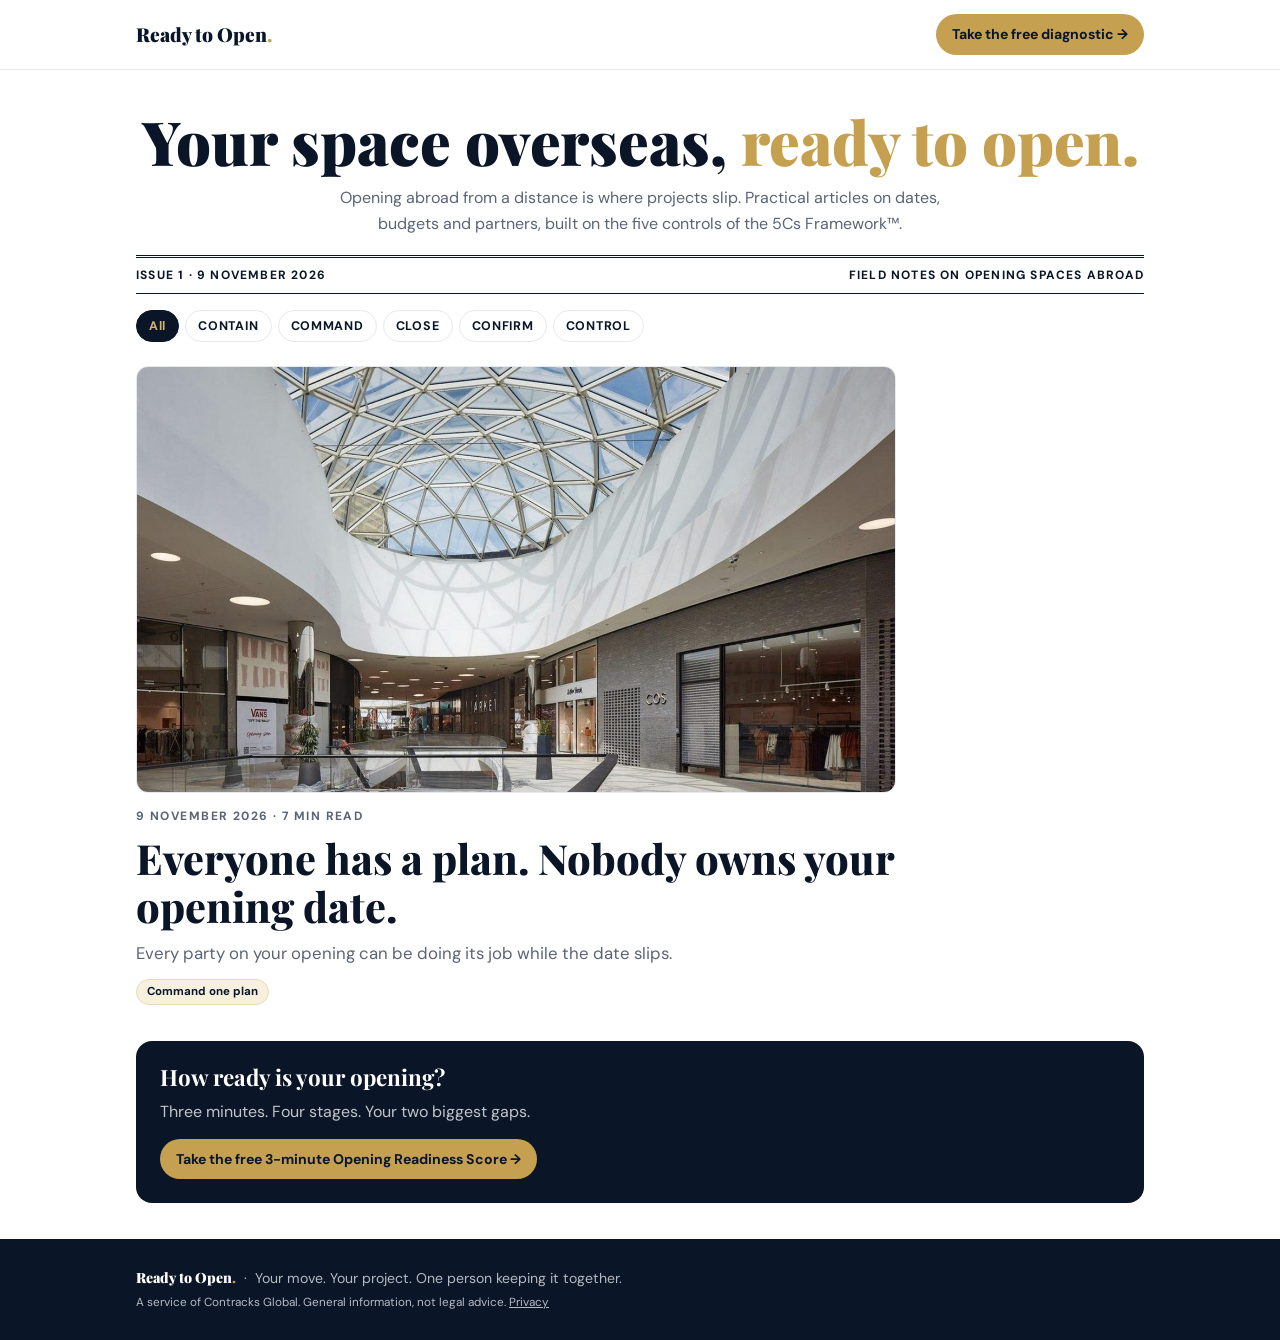
==== articles/index.html @ e0e65f9f "Add articles library, article 1, menu link, sitemap and robots.txt Co-Authored-By: Claude Opus 5.5 <" ====
<!doctype html>
<html lang="en-GB">
<head>
<meta charset="utf-8">
<meta name="viewport" content="width=device-width,initial-scale=1">
<title>Ready to Open — Articles</title>
<meta name="description" content="Practical articles for HQ teams opening an office, shop or showroom in another country: dates, budgets and partners, on the 5Cs Framework™.">
<link rel="canonical" href="https://nextplaces.netlify.app/articles/">
<meta property="og:type" content="website">
<meta property="og:title" content="Ready to Open — Articles">
<meta property="og:description" content="Opening abroad from a distance is where projects slip. Practical articles on the 5Cs Framework™.">
<meta property="og:url" content="https://nextplaces.netlify.app/articles/">
<meta property="og:image" content="https://nextplaces.netlify.app/site-interior.jpeg">
<link rel="preconnect" href="https://fonts.googleapis.com"><link rel="preconnect" href="https://fonts.gstatic.com" crossorigin>
<link href="https://fonts.googleapis.com/css2?family=DM+Sans:wght@400;500;700&family=Playfair+Display:wght@700;800;900&display=swap" rel="stylesheet">
<style>
:root{--navy:#0A1628;--gold:#C5A050;--gold-2:#D4B470;--gold-soft:#F7F0DF;--gold-line:#EADBB4;--muted:#5A6476;--line:#E6E9EF}
*{box-sizing:border-box;margin:0;padding:0}
body{font-family:'DM Sans',system-ui,sans-serif;color:var(--navy);background:#fff;line-height:1.6;-webkit-font-smoothing:antialiased}
.wrap{max-width:1040px;margin:0 auto;padding:0 16px}
h1,h2,h3{font-family:'Playfair Display',Georgia,serif;line-height:1.15}
a{color:inherit}
nav{border-bottom:1px solid var(--line)}
nav .wrap{display:flex;justify-content:space-between;align-items:center;gap:12px;padding-top:14px;padding-bottom:14px;flex-wrap:wrap}
.logo{font-family:'Playfair Display',serif;font-weight:900;font-size:1.2rem;color:var(--navy);text-decoration:none}
.logo span{color:var(--gold)}
.btn{display:inline-block;text-decoration:none;font-weight:700;font-size:.88rem;padding:9px 16px;border-radius:999px;background:var(--gold);color:var(--navy)}
.masthead{text-align:center;padding:36px 0 18px}
.masthead h1{font-size:clamp(2.2rem,7vw,3.8rem);font-weight:900}
.masthead h1 em{font-style:normal;color:var(--gold)}
.masthead p{color:var(--muted);max-width:640px;margin:10px auto 0}
.dateline{display:flex;justify-content:space-between;gap:8px 16px;flex-wrap:wrap;border-top:3px double var(--navy);border-bottom:1px solid var(--navy);padding:8px 0;font-size:.75rem;font-weight:700;letter-spacing:.1em;text-transform:uppercase}
.filters{display:flex;flex-wrap:wrap;gap:6px;margin:16px 0 24px}
.filters button{font:700 .78rem 'DM Sans',sans-serif;letter-spacing:.06em;border:1px solid var(--line);background:#fff;color:var(--navy);border-radius:999px;padding:7px 12px;cursor:pointer}
.filters button.on{background:var(--navy);color:var(--gold-2);border-color:var(--navy)}
.meta{font-size:.75rem;font-weight:700;letter-spacing:.12em;text-transform:uppercase;color:var(--muted)}
.lead{display:block;text-decoration:none;max-width:760px}
.lead img{display:block;width:100%;height:auto;aspect-ratio:16/9;object-fit:cover;border-radius:12px;border:1px solid var(--line);margin-bottom:14px}
.lead h2{font-size:clamp(1.7rem,4.5vw,2.6rem);font-weight:800;margin:8px 0 10px}
.lead:hover h2{color:#8a6d2b}
.lead p{color:var(--muted);font-size:1.05rem}
.tags{display:flex;flex-wrap:wrap;gap:6px;margin-top:12px}
.tags span{font-size:.72rem;font-weight:700;border-radius:999px;padding:3px 10px;background:var(--gold-soft);border:1px solid var(--gold-line)}
.section-head{font-family:'Playfair Display',Georgia,serif;font-weight:800;font-size:1.3rem;border-top:1px solid var(--navy);margin-top:32px;padding-top:12px}
.earlier{display:grid;grid-template-columns:repeat(3,minmax(0,1fr));gap:20px;margin-top:14px}
.issue{display:block;text-decoration:none;border-top:1px solid var(--line);padding-top:12px}
.issue h3{font-size:1.1rem;margin:6px 0}
.issue:hover h3{color:#8a6d2b}
.issue p{color:var(--muted);font-size:.92rem}
.empty{color:var(--muted);padding:20px 0}
.cta{background:var(--navy);color:#fff;border-radius:16px;padding:24px;margin:36px 0}
.cta h2{color:#fff;font-size:1.4rem;margin-bottom:8px}
.cta p{color:rgba(255,255,255,.75);margin-bottom:14px}
footer{background:var(--navy);color:rgba(255,255,255,.7);padding:28px 0;font-size:.88rem}
footer a{color:#fff;text-decoration:none;font-family:'Playfair Display',serif;font-weight:900}
footer a span{color:var(--gold)}
footer small a{font:inherit;color:inherit;text-decoration:underline}
@media(max-width:760px){.earlier{grid-template-columns:minmax(0,1fr)}}
</style>
<script type="application/ld+json">{"@context": "https://schema.org", "@type": "CollectionPage", "name": "Ready to Open — Articles", "url": "https://nextplaces.netlify.app/articles/", "description": "Practical articles for HQ teams opening an office, shop or showroom in another country.", "inLanguage": "en-GB", "publisher": {"@type": "Organization", "name": "Ready to Open", "url": "https://nextplaces.netlify.app/"}}</script>
</head>
<body>
<nav><div class="wrap">
  <a class="logo" href="/">Ready to Open<span>.</span></a>
  <a class="btn" href="/quiz">Take the free diagnostic →</a>
</div></nav>

<div class="wrap">
  <header class="masthead">
    <h1>Your space overseas, <em>ready to open.</em></h1>
    <p>Opening abroad from a distance is where projects slip. Practical articles on dates, budgets and partners, built on the five controls of the 5Cs Framework™.</p>
  </header>
  <div class="dateline"><span id="issueLine"></span><span>Field notes on opening spaces abroad</span></div>
</div>

<main class="wrap">
  <div class="filters" id="filters"></div>
  <div id="front"></div>
  <div id="earlier"></div>

  <div class="cta">
    <h2>How ready is your opening?</h2>
    <p>Three minutes. Four stages. Your two biggest gaps.</p>
    <a class="btn" href="/quiz">Take the free 3-minute Opening Readiness Score →</a>
  </div>
</main>

<footer><div class="wrap">
  <a href="/">Ready to Open<span>.</span></a> &nbsp;·&nbsp; Your move. Your project. One person keeping it together.<br>
  <small>A service of Contracks Global. General information, not legal advice. <a href="/privacy.html">Privacy</a></small>
</div></footer>

<script>
/* One entry per published article, newest first.
   c5 = "CONTAIN" | "COMMAND" | "CLOSE" | "CONFIRM" | "CONTROL" | "ALL" */
var ISSUES = [
  {n:1, slug:"ro-01-opening-date", date:"2026-11-09", c5:"COMMAND", cover:"/site-interior.jpeg",
   title:"Everyone has a plan. Nobody owns your opening date.",
   dek:"Every party on your opening can be doing its job while the date slips.", mins:7}
];
var C5 = ["ALL","CONTAIN","COMMAND","CLOSE","CONFIRM","CONTROL"];
var NAMES = {CONTAIN:"Contain the scope",COMMAND:"Command one plan",CLOSE:"Close every decision",CONFIRM:"Confirm vendor dates",CONTROL:"Control tower cadence"};
var current = "ALL";
function day(a){return new Date(a.date).toLocaleDateString('en-GB',{day:'numeric',month:'long',year:'numeric',timeZone:'UTC'});}
function tags(a){return '<div class="tags"><span>'+(a.c5==="ALL"?"All 5Cs":NAMES[a.c5])+'</span></div>';}
function link(a){return '/articles/'+a.slug+'.html';}
function render(){
  var f = document.getElementById('filters');
  f.innerHTML = C5.map(function(c){
    return '<button class="'+(c===current?'on':'')+'" data-c="'+c+'">'+(c==="ALL"?"All":c)+'</button>';
  }).join('');
  f.querySelectorAll('button').forEach(function(b){b.onclick=function(){current=b.dataset.c;render();};});
  document.getElementById('issueLine').textContent = ISSUES.length ? 'Issue '+ISSUES[0].n+' · '+day(ISSUES[0]) : '';
  var items = ISSUES.filter(function(a){return current==="ALL"||a.c5===current||a.c5==="ALL";});
  var front = document.getElementById('front'), earlier = document.getElementById('earlier');
  if(!items.length){
    front.innerHTML = '<p class="empty">No article on this control yet.</p>';
    earlier.innerHTML = '';
    return;
  }
  var a = items[0];
  front.innerHTML = '<a class="lead" href="'+link(a)+'">'+(a.cover?'<img src="'+a.cover+'" alt="">':'')+
    '<div class="meta">'+day(a)+' · '+a.mins+' min read</div><h2>'+a.title+'</h2><p>'+a.dek+'</p>'+tags(a)+'</a>';
  var rest = items.slice(1);
  earlier.innerHTML = rest.length ? '<h2 class="section-head">Earlier issues</h2><div class="earlier">'+rest.map(function(i){
    return '<a class="issue" href="'+link(i)+'"><div class="meta">Issue '+i.n+' · '+day(i)+'</div><h3>'+i.title+'</h3><p>'+i.dek+'</p>'+tags(i)+'</a>';
  }).join('')+'</div>' : '';
}
render();
</script>
</body>
</html>
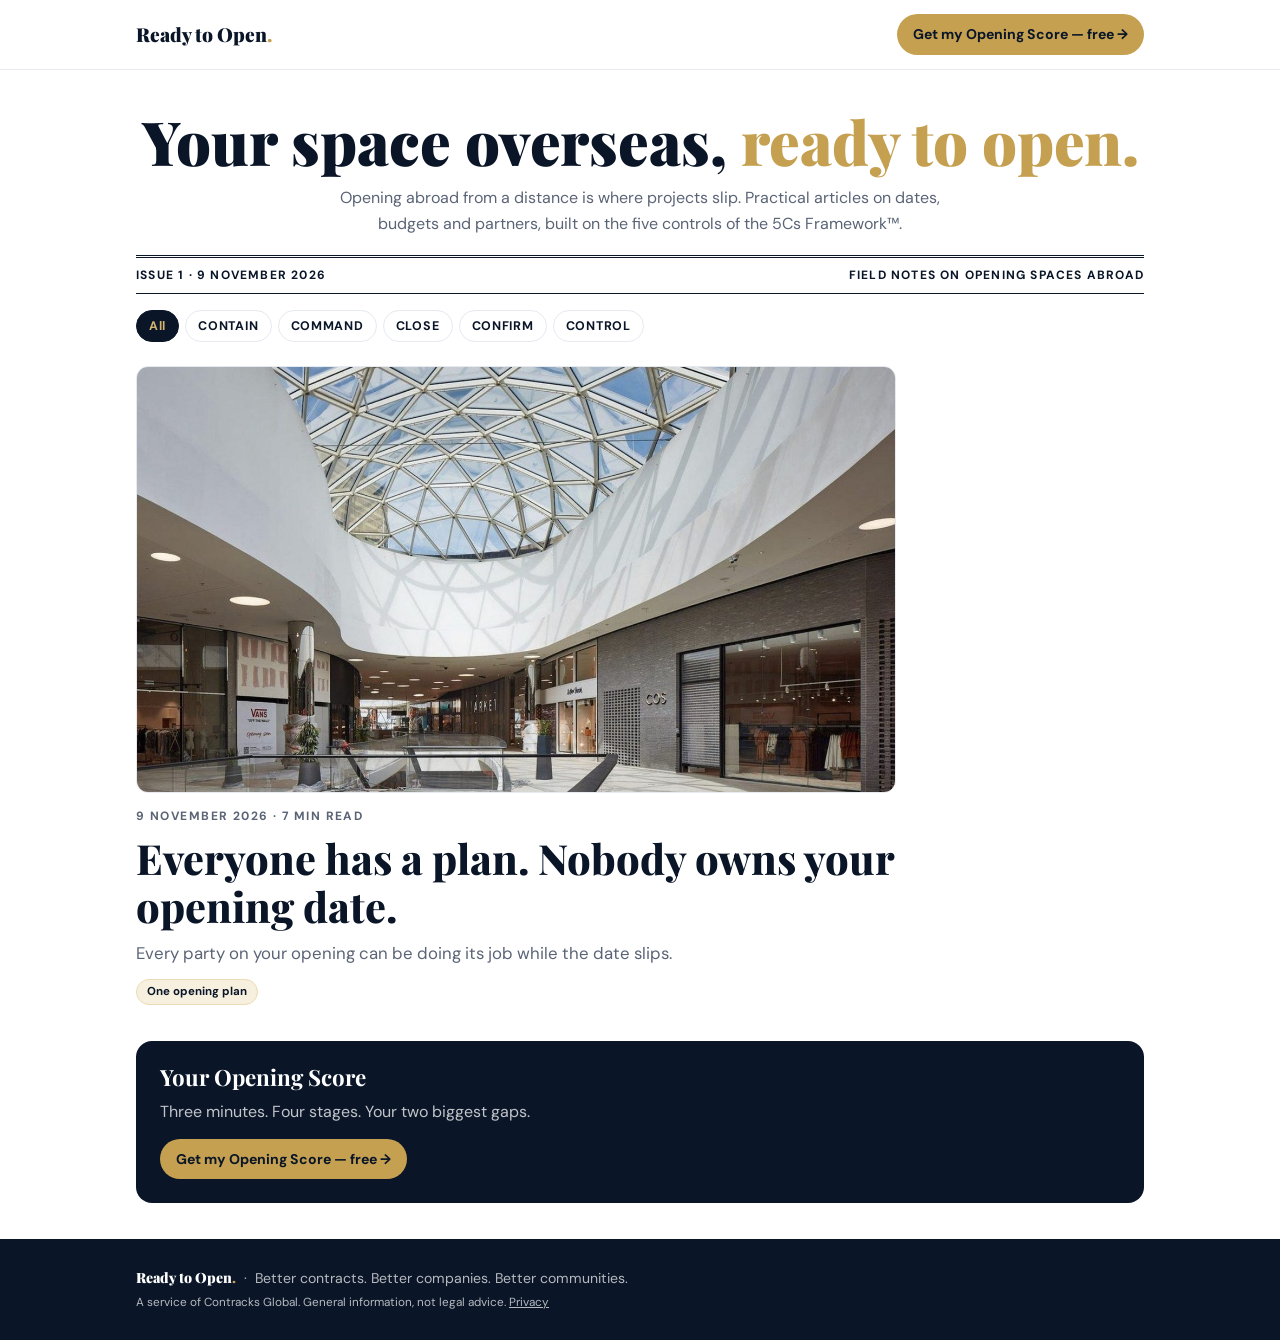
==== commit 415e67f9: "Harmonise Ready to Open with the scorecard family brief (v3.1) Opening Score naming, Fragile/Exposed" ====
--- a/articles/index.html
+++ b/articles/index.html
@@ -62,7 +62,7 @@
 <body>
 <nav><div class="wrap">
   <a class="logo" href="/">Ready to Open<span>.</span></a>
-  <a class="btn" href="/quiz">Take the free diagnostic →</a>
+  <a class="btn" href="/quiz">Get my Opening Score — free →</a>
 </div></nav>
 
 <div class="wrap">
@@ -79,14 +79,14 @@
   <div id="earlier"></div>
 
   <div class="cta">
-    <h2>How ready is your opening?</h2>
+    <h2>Your Opening Score</h2>
     <p>Three minutes. Four stages. Your two biggest gaps.</p>
-    <a class="btn" href="/quiz">Take the free 3-minute Opening Readiness Score →</a>
+    <a class="btn" href="/quiz">Get my Opening Score — free →</a>
   </div>
 </main>
 
 <footer><div class="wrap">
-  <a href="/">Ready to Open<span>.</span></a> &nbsp;·&nbsp; Your move. Your project. One person keeping it together.<br>
+  <a href="/">Ready to Open<span>.</span></a> &nbsp;·&nbsp; Better contracts. Better companies. Better communities.<br>
   <small>A service of Contracks Global. General information, not legal advice. <a href="/privacy.html">Privacy</a></small>
 </div></footer>
 
@@ -99,7 +99,7 @@
    dek:"Every party on your opening can be doing its job while the date slips.", mins:7}
 ];
 var C5 = ["ALL","CONTAIN","COMMAND","CLOSE","CONFIRM","CONTROL"];
-var NAMES = {CONTAIN:"Contain the scope",COMMAND:"Command one plan",CLOSE:"Close every decision",CONFIRM:"Confirm vendor dates",CONTROL:"Control tower cadence"};
+var NAMES = {CONTAIN:"Brief & fit-out scope",COMMAND:"One opening plan",CLOSE:"Landlord & design decisions",CONFIRM:"Contractor & permit dates",CONTROL:"Weekly site cadence"};
 var current = "ALL";
 function day(a){return new Date(a.date).toLocaleDateString('en-GB',{day:'numeric',month:'long',year:'numeric',timeZone:'UTC'});}
 function tags(a){return '<div class="tags"><span>'+(a.c5==="ALL"?"All 5Cs":NAMES[a.c5])+'</span></div>';}
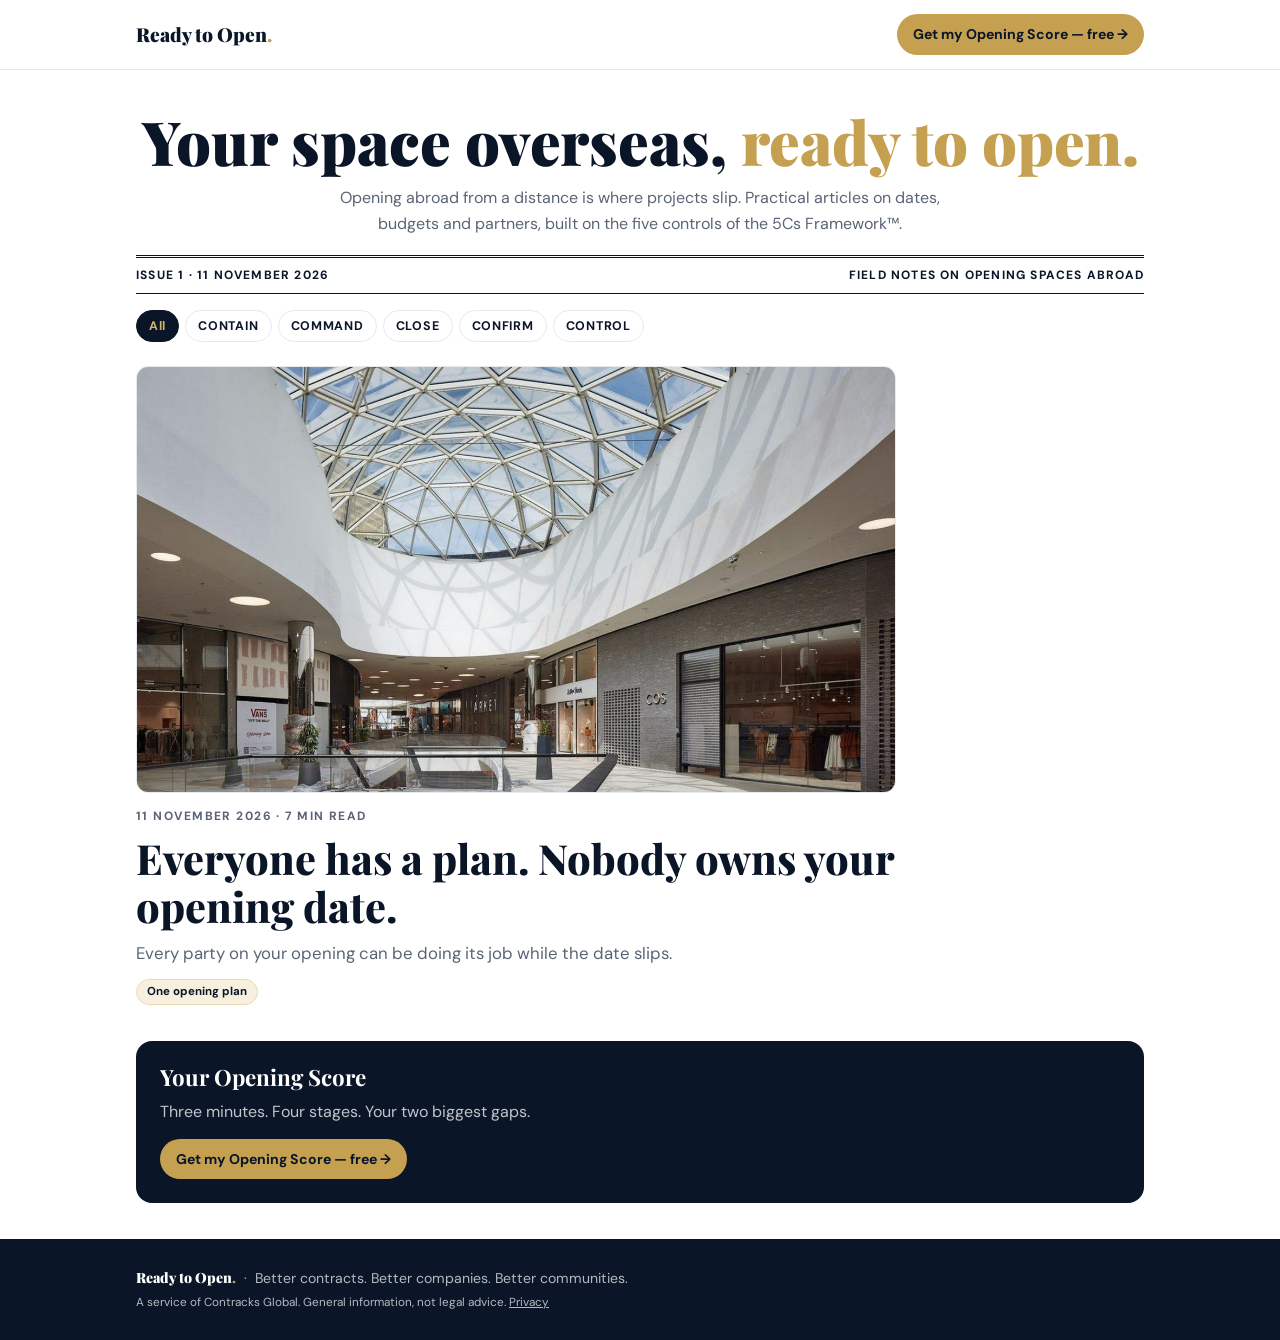
==== commit 19e7a7d0: "Set article 1 publish date to 2026-11-11 Co-Authored-By: Claude Opus 5.5 <noreply@anthropic.com>" ====
--- a/articles/index.html
+++ b/articles/index.html
@@ -94,7 +94,7 @@
 /* One entry per published article, newest first.
    c5 = "CONTAIN" | "COMMAND" | "CLOSE" | "CONFIRM" | "CONTROL" | "ALL" */
 var ISSUES = [
-  {n:1, slug:"ro-01-opening-date", date:"2026-11-09", c5:"COMMAND", cover:"/site-interior.jpeg",
+  {n:1, slug:"ro-01-opening-date", date:"2026-11-11", c5:"COMMAND", cover:"/site-interior.jpeg",
    title:"Everyone has a plan. Nobody owns your opening date.",
    dek:"Every party on your opening can be doing its job while the date slips.", mins:7}
 ];
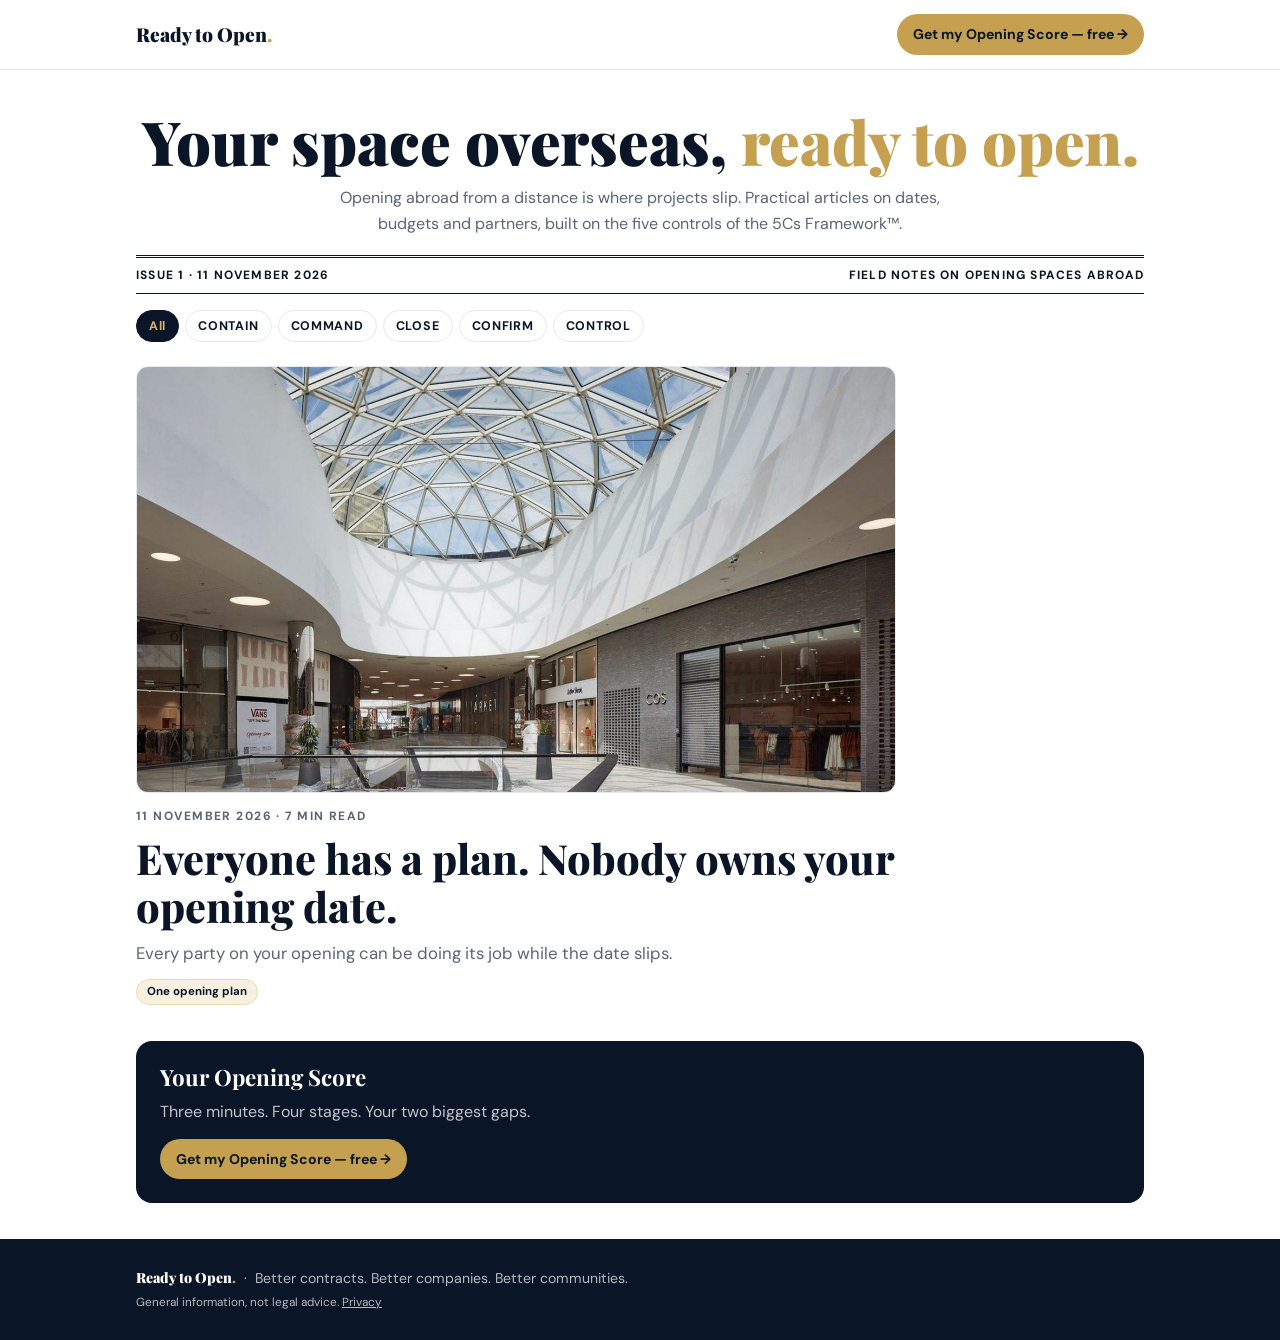
==== commit 8b76f2a5: "Remove 'A service of Contracks Global' from page footers Co-Authored-By: Claude Opus 5.5 <noreply@an" ====
--- a/articles/index.html
+++ b/articles/index.html
@@ -87,7 +87,7 @@
 
 <footer><div class="wrap">
   <a href="/">Ready to Open<span>.</span></a> &nbsp;·&nbsp; Better contracts. Better companies. Better communities.<br>
-  <small>A service of Contracks Global. General information, not legal advice. <a href="/privacy.html">Privacy</a></small>
+  <small>General information, not legal advice. <a href="/privacy.html">Privacy</a></small>
 </div></footer>
 
 <script>
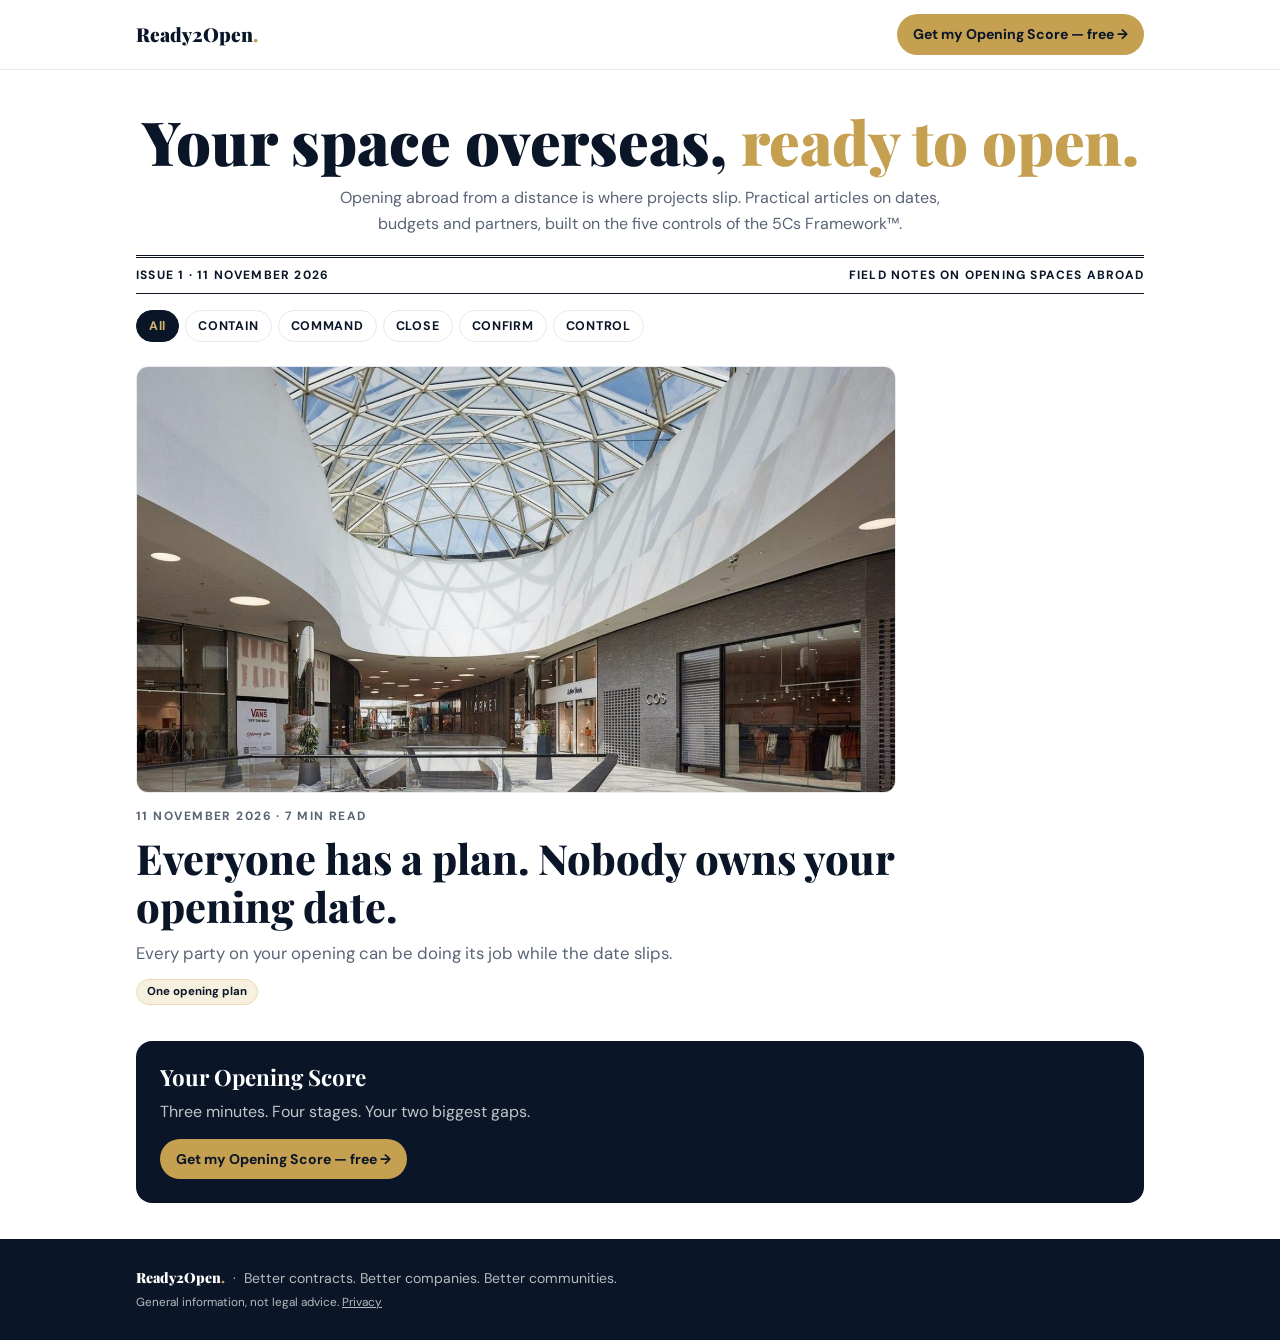
==== commit f2b4fdb0: "Rename brand to Ready2Open across the site Titles, logo text, footers, privacy page, articles and fo" ====
--- a/articles/index.html
+++ b/articles/index.html
@@ -3,11 +3,11 @@
 <head>
 <meta charset="utf-8">
 <meta name="viewport" content="width=device-width,initial-scale=1">
-<title>Ready to Open — Articles</title>
+<title>Ready2Open — Articles</title>
 <meta name="description" content="Practical articles for HQ teams opening an office, shop or showroom in another country: dates, budgets and partners, on the 5Cs Framework™.">
 <link rel="canonical" href="https://nextplaces.netlify.app/articles/">
 <meta property="og:type" content="website">
-<meta property="og:title" content="Ready to Open — Articles">
+<meta property="og:title" content="Ready2Open — Articles">
 <meta property="og:description" content="Opening abroad from a distance is where projects slip. Practical articles on the 5Cs Framework™.">
 <meta property="og:url" content="https://nextplaces.netlify.app/articles/">
 <meta property="og:image" content="https://nextplaces.netlify.app/site-interior.jpeg">
@@ -57,11 +57,11 @@
 footer small a{font:inherit;color:inherit;text-decoration:underline}
 @media(max-width:760px){.earlier{grid-template-columns:minmax(0,1fr)}}
 </style>
-<script type="application/ld+json">{"@context": "https://schema.org", "@type": "CollectionPage", "name": "Ready to Open — Articles", "url": "https://nextplaces.netlify.app/articles/", "description": "Practical articles for HQ teams opening an office, shop or showroom in another country.", "inLanguage": "en-GB", "publisher": {"@type": "Organization", "name": "Ready to Open", "url": "https://nextplaces.netlify.app/"}}</script>
+<script type="application/ld+json">{"@context": "https://schema.org", "@type": "CollectionPage", "name": "Ready2Open — Articles", "url": "https://nextplaces.netlify.app/articles/", "description": "Practical articles for HQ teams opening an office, shop or showroom in another country.", "inLanguage": "en-GB", "publisher": {"@type": "Organization", "name": "Ready2Open", "url": "https://nextplaces.netlify.app/"}}</script>
 </head>
 <body>
 <nav><div class="wrap">
-  <a class="logo" href="/">Ready to Open<span>.</span></a>
+  <a class="logo" href="/">Ready2Open<span>.</span></a>
   <a class="btn" href="/quiz">Get my Opening Score — free →</a>
 </div></nav>
 
@@ -86,7 +86,7 @@
 </main>
 
 <footer><div class="wrap">
-  <a href="/">Ready to Open<span>.</span></a> &nbsp;·&nbsp; Better contracts. Better companies. Better communities.<br>
+  <a href="/">Ready2Open<span>.</span></a> &nbsp;·&nbsp; Better contracts. Better companies. Better communities.<br>
   <small>General information, not legal advice. <a href="/privacy.html">Privacy</a></small>
 </div></footer>
 
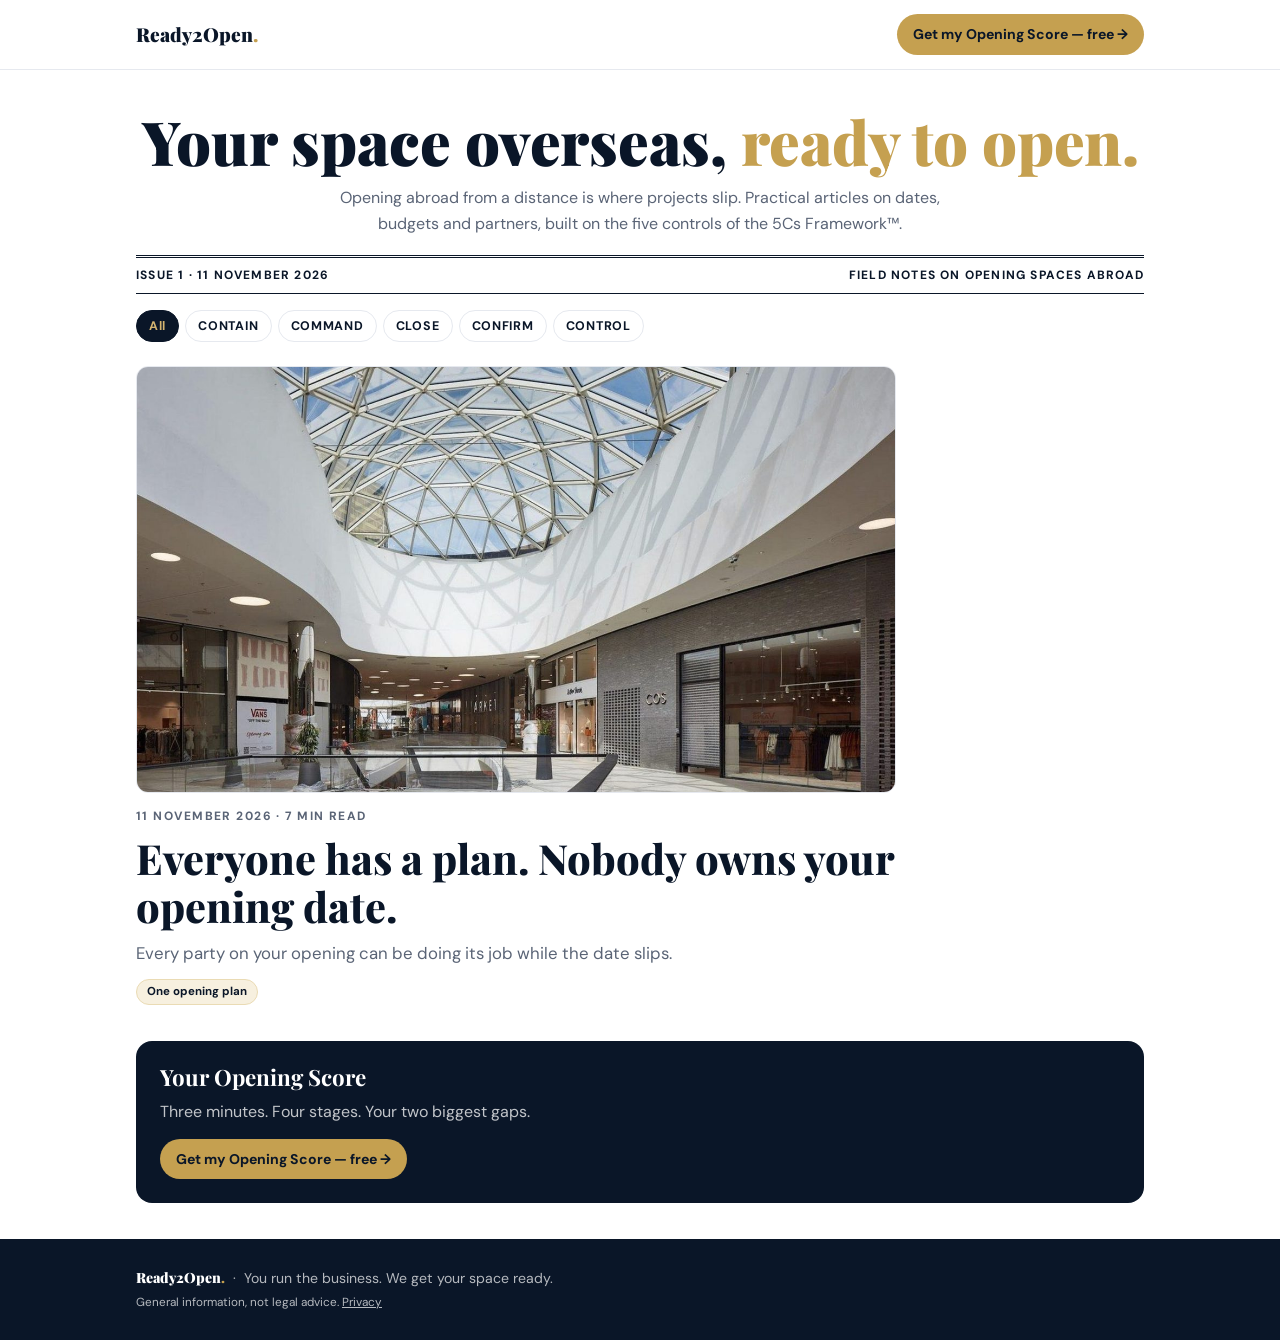
==== commit 5d9449d6: "Footer tagline on all pages: You run the business. We get your space ready. Co-Authored-By: Claude O" ====
--- a/articles/index.html
+++ b/articles/index.html
@@ -86,7 +86,7 @@
 </main>
 
 <footer><div class="wrap">
-  <a href="/">Ready2Open<span>.</span></a> &nbsp;·&nbsp; Better contracts. Better companies. Better communities.<br>
+  <a href="/">Ready2Open<span>.</span></a> &nbsp;·&nbsp; You run the business. We get your space ready.<br>
   <small>General information, not legal advice. <a href="/privacy.html">Privacy</a></small>
 </div></footer>
 
